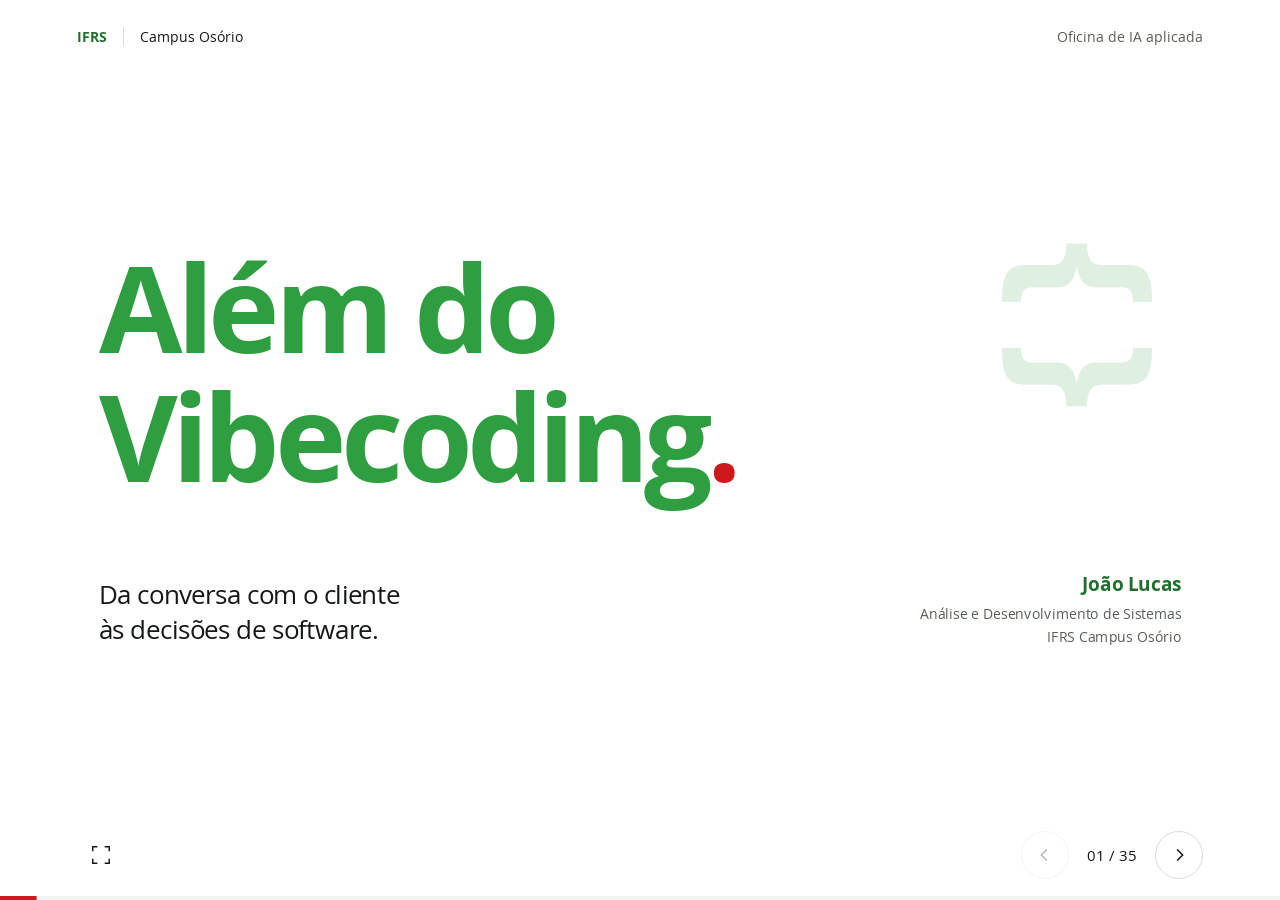
==== index.html @ c74574de "first commit" ====
<!doctype html>
<html lang="pt-BR">
<head>
  <meta charset="utf-8">
  <meta name="viewport" content="width=device-width, initial-scale=1">
  <meta name="theme-color" content="#2f9e41">
  <meta name="color-scheme" content="only light">
  <meta name="description" content="Além do Vibecoding: uma oficina sobre decisões, engenharia de software e desenvolvimento com IA. IFRS Campus Osório.">
  <title>Além do Vibecoding · João Lucas</title>
  <link rel="stylesheet" href="styles.css">
  <script src="slides.js" defer></script>
  <script src="app.js" defer></script>
</head>
<body>
  <a class="skip-link" href="#slide">Ir para o slide</a>
  <header class="masthead">
    <span>IFRS <span class="campus">Campus Osório</span></span>
    <span id="chapter">Oficina de IA aplicada</span>
  </header>
  <main id="slide" class="slide" tabindex="-1" aria-label="Apresentação"></main>
  <footer class="controls">
    <div class="tools">
      <button id="fullscreen" class="quiet" title="Tela cheia (F)" aria-label="Entrar em tela cheia">
        <svg viewBox="0 0 24 24" fill="none" stroke="currentColor" stroke-width="1.6" aria-hidden="true"><path d="M8 3H3v5M16 3h5v5M3 16v5h5M21 16v5h-5"/></svg>
      </button>
      <button id="autoplay" class="quiet" hidden aria-label="Pausar demonstração" aria-pressed="false" title="Pausar demonstração (P)">
        <svg viewBox="0 0 24 24" fill="none" stroke="currentColor" stroke-width="1.6" aria-hidden="true"><path id="autoplay-icon" d="M9 5v14M15 5v14"/></svg>
      </button>
    </div>
    <nav aria-label="Navegação dos slides">
      <button id="previous" aria-label="Voltar" title="Voltar (←)"><svg viewBox="0 0 24 24" fill="none" stroke="currentColor" stroke-width="1.7" aria-hidden="true"><path d="m14 6-6 6 6 6"/></svg></button>
      <span id="counter" aria-label="Slide atual"></span>
      <button id="next" aria-label="Avançar" title="Avançar (→ ou Espaço)"><svg viewBox="0 0 24 24" fill="none" stroke="currentColor" stroke-width="1.7" aria-hidden="true"><path d="m10 6 6 6-6 6"/></svg></button>
    </nav>
  </footer>
  <div class="progress" role="progressbar" aria-label="Progresso da apresentação" aria-valuemin="1"><span></span></div>
  <p id="announcement" class="sr-only" role="status" aria-live="polite"></p>
  <noscript>Ative o JavaScript para navegar na apresentação.</noscript>
</body>
</html>
---- styles.css ----
@font-face{font-family:"Open Sans";src:url("assets/open-sans-regular.ttf") format("truetype");font-weight:400;font-display:swap}
@font-face{font-family:"Open Sans";src:url("assets/open-sans-bold.ttf") format("truetype");font-weight:700 900;font-display:swap}
:root{
  color-scheme:only light;--green-stage:#237a32;--ease-out:cubic-bezier(0.23,1,0.32,1);--feedback-duration:180ms;
  --if-green:#2f9e41;--if-red:#cd191e;--paper:#fff;--ink:#151915;
  --green-ink:#216f2e;--muted:#566056;--line:#d6ded6;--wash:#f0f6f0;
  --gutter:clamp(24px,6vw,104px);--header:82px;--footer:88px;
  font-family:"Open Sans",Arial,sans-serif;color:var(--ink);background:var(--paper);
  font-synthesis:none;
}
*{box-sizing:border-box}
body{margin:0;min-height:100svh}
button,a{-webkit-tap-highlight-color:transparent}
button{font:inherit;cursor:pointer;color:inherit}
a{color:var(--green-ink);text-underline-offset:5px}
button:focus-visible,a:focus-visible,summary:focus-visible{outline:3px solid var(--if-red);outline-offset:5px}
button:disabled{cursor:default;opacity:.3}
button svg{width:22px;height:22px;display:block}
.masthead{height:var(--header);padding:0 var(--gutter);display:flex;align-items:center;justify-content:space-between;font-size:14px;font-weight:700;gap:20px}
.masthead>span:first-child{display:flex;gap:16px;align-items:center}
.campus{font-weight:400;border-left:1px solid var(--line);padding-left:16px}
#chapter{color:var(--muted);font-weight:400;text-align:right}
.slide{min-height:calc(100svh - var(--header) - var(--footer));padding:clamp(22px,4vh,56px) var(--gutter) 40px;display:flex;flex-direction:column;justify-content:center;position:relative;isolation:isolate;outline:none}
h1,h2,h3,p,blockquote,pre{margin:0}
h1,h2,h3{font-weight:700;letter-spacing:-.04em;text-wrap:balance;line-height:1.08}
h1{font-size:clamp(62px,9.8vw,158px);max-width:11ch}
h2{font-size:clamp(42px,5.2vw,82px);max-width:20ch;margin-bottom:40px}
h3{font-size:clamp(24px,2.5vw,38px);letter-spacing:-.035em}
p,li{font-size:clamp(20px,2.05vw,32px);line-height:1.5;max-width:60ch}
.lead{font-size:clamp(24px,2.7vw,42px);line-height:1.4;max-width:40ch;letter-spacing:-.025em}
.small{font-size:clamp(15px,1.15vw,18px);line-height:1.6;color:var(--muted)}
.caption{font-size:clamp(17px,1.45vw,23px);line-height:1.5;color:var(--muted);margin-top:28px;max-width:60ch}
.cover{justify-content:space-between;padding-top:5vh;gap:40px}
.cover h1{color:var(--if-green)}
.cover h1::after{content:".";color:var(--if-red)}
.cover-bottom{display:flex;justify-content:space-between;align-items:flex-end;gap:40px}
.cover-bottom .lead{max-width:24ch;font-size:clamp(22px,2.1vw,34px)}
.byline{text-align:right;min-width:220px}
.byline strong{font-size:20px;display:block;margin-bottom:5px}
.cover-index{position:absolute;top:7vh;right:var(--gutter);color:var(--if-green);font-size:clamp(90px,14vw,210px);font-weight:700;line-height:1;letter-spacing:-.04em;writing-mode:vertical-rl;opacity:.15;z-index:-1}
.split{display:grid;grid-template-columns:minmax(0,1fr) minmax(0,1fr);gap:clamp(30px,5vw,88px);align-items:start}
.split>div,.split>section{min-width:0}
.split h3{margin-bottom:20px}
.split p+p{margin-top:20px}
.split .lead{font-size:clamp(23px,2.6vw,40px)}
.person h2{font-size:clamp(54px,7vw,112px);max-width:10ch}
.person .bio{padding-top:20px}
.links{display:flex;flex-wrap:wrap;gap:20px;margin-top:35px;font-size:20px}
.question h2{font-size:clamp(48px,6.8vw,108px);max-width:18ch}
.question .caption{max-width:48ch}
.tool-names{display:flex;gap:28px;flex-wrap:wrap;margin-top:45px;font-size:clamp(20px,2vw,30px);color:var(--green-ink)}
.statement{background:var(--green-stage);color:var(--paper)}
.statement h2{font-size:clamp(62px,9vw,145px);max-width:15ch;margin-bottom:35px}
.statement .lead{font-size:clamp(23px,2.5vw,38px)}
.statement .caption{color:var(--paper)}
.red-word{color:var(--if-red)}
.definition{border-left:1px solid var(--if-green);padding-left:32px;max-width:48ch}
.contrast{border-top:2px solid var(--line);padding-top:25px}
.contrast.positive{border-top-color:var(--if-green)}
.contrast.negative{border-top-color:var(--if-red)}
.contrast h3{font-size:22px;letter-spacing:0;margin-bottom:24px}
.contrast p{font-size:clamp(23px,2.8vw,42px);letter-spacing:-.035em;line-height:1.35}
.reveal{visibility:hidden}
.reveal.shown{visibility:visible}
.reveal.shown .focus-code{background:var(--wash)}
.rows{display:flex;flex-direction:column;gap:0}
.row{display:grid;grid-template-columns:180px 1fr;gap:30px;padding:19px 0;border-top:1px solid var(--line);align-items:baseline}
.row dt{font-size:20px;font-weight:700;color:var(--green-ink)}
.row dd{margin:0;font-size:clamp(20px,2vw,29px);line-height:1.45}
.flow{display:flex;align-items:stretch;gap:0;margin:20px 0 30px;padding:0;list-style:none}
.flow li{flex:1;min-width:0;position:relative;padding:22px 25px 20px 0;font-size:clamp(20px,2vw,31px);font-weight:700;border-top:4px solid var(--if-green)}
.flow li+li{padding-left:25px}
.flow li+li::before{content:"›";position:absolute;left:-6px;top:21px;color:var(--green-ink);font-weight:400}
.flow small{display:block;font-size:clamp(15px,1.4vw,22px);font-weight:400;margin-top:12px;color:var(--muted);line-height:1.5}
.code{font-family:"DejaVu Sans Mono",Consolas,monospace;background:var(--wash);border-left:1px solid var(--if-green);padding:28px 32px;font-size:clamp(17px,1.6vw,25px);line-height:1.65;tab-size:4;max-width:100%;white-space:pre-wrap;overflow-wrap:anywhere}
.code .kw{color:var(--green-ink);font-weight:700}
.code .comment{color:var(--muted)}
.code .focus-code{background:#d5e9d7;display:inline-block;width:100%}
.code-title{font-size:17px;color:var(--muted);margin-bottom:12px}
.exercise{grid-template-columns:minmax(0,1.35fr) minmax(0,1fr);align-items:center}
.exercise .lead{font-size:clamp(26px,3vw,46px)}
.exercise .caption{font-size:clamp(17px,1.5vw,23px)}
.action{background:var(--green-ink);color:white;border:0;border-radius:4px;padding:13px 22px;min-height:48px;font-size:18px;transition:background-color var(--feedback-duration) ease,border-color var(--feedback-duration) ease}
.action:hover{background:#174f20}
.action.secondary{color:var(--ink);background:var(--wash);border:1px solid var(--line)}
.action.secondary:hover{background:#dcebdc}
.demo-actions{display:flex;gap:14px;flex-wrap:wrap;margin-top:26px}
.memory{margin-top:25px;display:grid;grid-template-columns:minmax(0,1fr) minmax(0,1fr);gap:20px}
.memory>div{border-left:1px solid var(--if-green);padding:10px 0 10px 20px}
.memory span{display:block;font-size:16px;color:var(--muted)}
.memory output{font-size:clamp(20px,2.2vw,34px);font-weight:700}
.memory [data-changed="true"]{border-color:var(--if-red)}
.memory [data-changed="true"] output{color:var(--if-red)}
.demo-result{min-height:4.5em;margin-top:18px;font-size:19px;max-width:60ch;color:var(--green-ink)}
.file-label{font-size:clamp(25px,3vw,45px);font-weight:700;letter-spacing:-.04em;margin-bottom:20px}
.scope-table{width:100%;border-collapse:collapse;margin-top:12px;text-align:left}
.scope-table th,.scope-table td{padding:19px 24px 19px 0;border-bottom:1px solid var(--line);font-size:clamp(17px,1.7vw,26px);vertical-align:top}
.scope-table th{font-weight:700;color:var(--green-ink)}
.scope-table code{font-size:.85em;overflow-wrap:anywhere}
.stack{display:grid;grid-template-columns:repeat(3,minmax(0,1fr));gap:40px}
.stack>div{border-top:4px solid var(--if-green);padding-top:20px}
.stack h3{margin:12px 0 15px}
.stack .small{font-size:18px}
.stack p{font-size:21px}
.list{padding:0;list-style:none;margin:0;max-width:70ch}
.list li{padding:18px 0;border-top:1px solid var(--line)}
.list strong{color:var(--green-ink)}
.translation{display:grid;grid-template-columns:minmax(0,1fr) minmax(0,1.15fr);gap:60px;align-items:start}
.choices{display:flex;flex-direction:column;gap:12px}
.choice{background:transparent;border:1px solid var(--line);border-radius:4px;padding:18px 22px;text-align:left;min-height:64px;font-size:clamp(20px,1.8vw,28px);transition:background-color var(--feedback-duration) ease,border-color var(--feedback-duration) ease}
.choice:hover{background:var(--wash)}
.choice[aria-pressed="true"]{background:var(--wash);border:1px solid var(--if-red);color:var(--if-red)}
.translation-output{padding-top:10px;min-height:280px}
.translation-output h3{font-size:21px;margin-bottom:20px;color:var(--green-ink);letter-spacing:0}
.translation-output p{font-size:clamp(24px,2.8vw,42px);line-height:1.4}
.decision-prompts{display:grid;grid-template-columns:minmax(0,1fr) minmax(0,1fr);gap:30px 60px}
.decision-prompts p{border-top:2px solid var(--if-green);padding-top:20px;font-size:clamp(23px,2.5vw,38px);line-height:1.4}
.decision-prompts small{display:block;font-size:18px;color:var(--muted);margin-top:12px;line-height:1.5}
.controls{min-height:var(--footer);padding:12px var(--gutter) 16px;display:flex;align-items:center;justify-content:space-between;gap:20px}
.controls nav,.tools{display:flex;align-items:center;gap:10px}
.controls button{background:transparent;border:1px solid var(--line);border-radius:50%;width:48px;height:48px;display:grid;place-items:center;transition:background-color var(--feedback-duration) ease,border-color var(--feedback-duration) ease}
.controls button:hover:not(:disabled){background:var(--wash);color:var(--ink)}
.controls .quiet{border:0;border-radius:4px;font-size:16px;min-width:48px;width:auto;padding:0 12px}
.controls nav span{font-size:15px;min-width:66px;text-align:center;font-variant-numeric:tabular-nums}
.progress{position:fixed;bottom:0;height:4px;background:var(--wash);width:100%;z-index:2}
.progress span{height:100%;display:block;background:var(--if-red);width:100%;transform:scaleX(0);transform-origin:left}
.sr-only{position:absolute;width:1px;height:1px;padding:0;margin:-1px;overflow:hidden;clip:rect(0,0,0,0);white-space:nowrap;border:0}
.skip-link{position:fixed;top:10px;left:10px;z-index:10;transform:translateY(-150%);background:white;padding:15px}
.skip-link:focus{transform:translateY(0)}
@media(min-width:1600px){.slide{max-width:1800px;margin:0 auto}}
@media(min-width:651px) and (max-height:800px){:root{
  color-scheme:only light;--green-stage:#237a32;--ease-out:cubic-bezier(0.23,1,0.32,1);--feedback-duration:180ms;--header:60px;--footer:66px}.slide{padding-top:20px;padding-bottom:22px}h2{font-size:clamp(36px,4.4vw,60px);margin-bottom:24px}.code{font-size:clamp(14px,1.3vw,21px);line-height:1.5;padding:20px}.row{padding:13px 0}.row dd{font-size:clamp(20px,1.8vw,27px)}.statement h2{font-size:clamp(54px,8vw,110px);margin-bottom:24px}.statement .lead{font-size:clamp(23px,2.1vw,32px)}.caption{margin-top:20px}.cover{padding-top:25px;gap:25px}.question h2{font-size:clamp(46px,6vw,90px)}.tool-names{margin-top:28px}.flow{margin-top:10px;margin-bottom:20px}.flow li{padding-top:16px;padding-bottom:16px}.flow li+li::before{top:15px}.decision-prompts{gap:22px 50px}.decision-prompts p{font-size:clamp(23px,2.1vw,32px);padding-top:16px}}
@media(max-width:900px){:root{
  color-scheme:only light;--green-stage:#237a32;--ease-out:cubic-bezier(0.23,1,0.32,1);--feedback-duration:180ms;--header:70px;--footer:80px}.masthead{font-size:12px}.split,.translation{gap:30px}.row{grid-template-columns:130px 1fr;gap:20px}h2{margin-bottom:28px}.stack{gap:25px}.code{padding:20px;font-size:16px}.cover-index{font-size:120px}.stack p{font-size:18px}}
@media(max-width:650px){:root{
  color-scheme:only light;--green-stage:#237a32;--ease-out:cubic-bezier(0.23,1,0.32,1);--feedback-duration:180ms;--gutter:24px;--header:72px;--footer:80px}.masthead{gap:12px}.masthead>span:first-child{gap:10px}.campus{padding-left:10px}#chapter{max-width:125px;line-height:1.4}.slide{padding-top:25px;justify-content:center;padding-bottom:30px}h1{font-size:clamp(58px,14vw,91px)}h2{font-size:40px;letter-spacing:-.04em}h3{font-size:26px}p,li{font-size:21px}.lead{font-size:25px}.cover{justify-content:space-between;gap:50px;min-height:calc(100svh - 152px)}.cover-index{display:none}.cover-bottom{display:block}.byline{text-align:left;margin-top:32px}.byline strong{font-size:18px}.cover-bottom .lead{font-size:24px}.split,.exercise,.translation{grid-template-columns:1fr;gap:30px}.person h2{font-size:58px;margin-bottom:0}.person .bio{padding-top:0}.question h2{font-size:46px}.statement h2{font-size:60px}.tool-names{gap:14px;margin-top:24px;font-size:18px}.row{grid-template-columns:1fr;gap:5px;padding:14px 0}.row dt{font-size:17px}.row dd{font-size:21px}.flow{display:block;margin:0}.flow li{padding:16px 0 16px 24px;border-top:0;border-left:3px solid var(--if-green)}.flow li+li{padding:16px 0 16px 24px}.flow li+li::before{display:none}.flow small{font-size:17px;margin-top:4px}.code{font-size:13px;padding:18px 14px;line-height:1.7}.stack{grid-template-columns:1fr;gap:23px}.stack h3{font-size:27px;margin:7px 0}.stack p{font-size:19px}.stack .small{font-size:16px}.scope-table th,.scope-table td{font-size:15px;padding:15px 10px 15px 0}.memory{gap:12px}.memory output{font-size:22px}.decision-prompts{grid-template-columns:1fr;gap:20px}.decision-prompts p{font-size:25px;padding-top:15px}.controls{gap:6px;padding-left:14px;padding-right:14px}.tools,.controls nav{gap:2px}.controls .quiet{padding:0 8px}.controls nav span{min-width:58px;font-size:13px}.controls nav button{width:44px;height:44px}.caption{margin-top:20px}.translation-output{min-height:170px}.translation-output p{font-size:28px}.definition{padding-left:20px}.list li{font-size:21px}}

/* Enquadramento da apresentação: todos os estados cabem na área medida. */
html{width:100%;height:100%;overflow:clip;background:var(--paper)}
:root{--header:clamp(44px,8dvh,78px);--footer:clamp(56px,10dvh,84px)}
body{width:100%;height:100vh;height:100dvh;min-height:0;display:grid;grid-template-rows:var(--header) minmax(0,1fr) var(--footer);overflow:hidden;background:var(--paper);color:var(--ink)}
[hidden]{display:none!important}
::selection{background:var(--green-ink);color:var(--paper)}
.masthead{min-width:0;height:100%}
.slide,.cover{min-width:0;min-height:0;width:100%;height:100%;padding:clamp(12px,3dvh,36px) var(--gutter);display:flex;justify-content:center;align-items:center;overflow:hidden;margin:0;max-width:none}
.slide-content{width:100%;max-width:1560px;min-width:0;flex:0 0 auto;display:flex;flex-direction:column;position:relative;transform-origin:center}
.cover .slide-content{gap:clamp(36px,8dvh,90px)}
.cover-index{top:0;right:0;letter-spacing:-.04em}
body[data-tone="green"]{background:var(--green-stage);color:var(--paper)}
body[data-tone="green"] #chapter,body[data-tone="green"] .caption,body[data-tone="green"] .small{color:var(--paper)}
body[data-tone="green"] .campus{border-color:rgb(255 255 255 / .45)}
body[data-tone="green"] .controls button{border-color:rgb(255 255 255 / .55)}
body[data-tone="green"] .controls button:hover:not(:disabled){background:rgb(255 255 255 / .12);color:var(--paper)}
body[data-tone="green"] :focus-visible{outline-color:var(--paper)}
body[data-tone="green"] .progress{background:rgb(255 255 255 / .16)}
.keyword{color:var(--if-red);font-weight:700}
.controls{min-height:0;height:100%;padding-top:0;padding-bottom:6px}
.controls button:active:not(:disabled){opacity:.65}
.action,.action.secondary{background:var(--wash);color:var(--ink);border:1px solid var(--line);font-weight:700}
.action[aria-pressed="true"]{color:var(--if-red);border-color:var(--if-red);font-weight:700}
.action:hover,.action.secondary:hover{background:var(--wash)}
.action:active,.choice:active{opacity:.75}
.memory>div{border-left:0;border-top:2px solid var(--if-green);padding:18px 0}
.scope-table{table-layout:fixed}
.scope-table th,.scope-table td{overflow-wrap:anywhere}
#requirement-acceptance{min-height:3em}
@media(max-width:650px){
  :root{--gutter:22px;--header:54px;--footer:62px}
  h1{font-size:clamp(50px,13vw,82px)}h2{font-size:35px;margin-bottom:24px}
  .cover .slide-content{gap:36px}.cover-bottom .lead{font-size:22px}.byline{margin-top:24px}
  .split,.exercise,.translation{grid-template-columns:minmax(0,1fr);gap:24px}
  .row{grid-template-columns:minmax(0,1fr);padding:12px 0}.row dt{font-size:16px}.row dd{font-size:19px}
  .stack{grid-template-columns:minmax(0,1fr);gap:20px}
  .decision-prompts{grid-template-columns:minmax(0,1fr);gap:18px}
  .decision-prompts p{font-size:23px;padding-top:12px}.decision-prompts small{font-size:16px}
  .caption{font-size:16px}.code{line-height:1.6}.lead{font-size:23px}
  .scope-table th,.scope-table td{font-size:14px;padding:14px 8px 14px 0}
  .translation-output{min-height:190px}.translation-output p{font-size:26px}
  .translation-output h3{font-size:18px;margin-bottom:14px}
  .choice{min-height:48px;padding:12px 16px;font-size:19px}
  .memory{margin-top:0}.memory>div{padding:12px 0}.demo-result{min-height:4.5em;font-size:17px}
  .action{padding:12px;font-size:16px}.controls button{width:44px;height:44px}
}

/* Movimento: as entradas ficam em app.js (WAAPI); aqui, só mudanças de estado. */
body,.slide{transition:background-color 360ms ease,color 360ms ease}
#chapter,.caption,.small{transition:color 360ms ease}
.progress span{transition:transform 480ms var(--ease-out)}
.controls button{transition:background-color var(--feedback-duration) ease,border-color var(--feedback-duration) ease,transform 140ms var(--ease-out)}
.action,.choice{transition:background-color var(--feedback-duration) ease,border-color var(--feedback-duration) ease,color var(--feedback-duration) ease,transform 140ms var(--ease-out)}
.controls button:active:not(:disabled){transform:scale(.94)}
.action:active,.choice:active{transform:scale(.98)}
.memory>div{transition:border-color 260ms ease}
.memory output{transition:color 260ms ease}
@media(prefers-reduced-motion:reduce){
  .progress span{transition:none}
  .controls button:active:not(:disabled),.action:active,.choice:active{transform:none}
}

/* Verde no texto: títulos no verde oficial (corpo grande), rótulos no verde escuro. */
h2{color:var(--if-green)}
h3,.flow li,.file-label,.byline strong,.memory output,.masthead>span:first-child{color:var(--green-ink)}
.masthead>span:first-child{transition:color 360ms ease}
.campus{color:var(--ink)}
.statement h2,body[data-tone="green"] .masthead>span:first-child,body[data-tone="green"] .campus{color:inherit}
.contrast.negative h3:not(.keyword){color:var(--ink)}

/* Escada de abstração */
.stairs{list-style:none;margin:8px 0 0;padding:0;display:grid;grid-template-columns:repeat(5,minmax(0,1fr));align-items:end;gap:clamp(8px,1vw,16px);--step:clamp(40px,7dvh,78px)}
.stairs li{display:flex;flex-direction:column;gap:6px;padding:16px 16px 0;border-top:4px solid var(--if-green);background:var(--wash);font-size:clamp(17px,1.6vw,26px);line-height:1.25;max-width:none}
.stairs li:nth-child(1){min-height:calc(var(--step)*1.5)}
.stairs li:nth-child(2){min-height:calc(var(--step)*2.3)}
.stairs li:nth-child(3){min-height:calc(var(--step)*3.1)}
.stairs li:nth-child(4){min-height:calc(var(--step)*3.9)}
.stairs li:nth-child(5){min-height:calc(var(--step)*4.7)}
.stairs strong{color:var(--green-ink)}
.stairs small{font-size:clamp(13px,1.1vw,17px);color:var(--muted)}
.stairs .stairs-top{border-top-color:var(--if-red)}
.stairs .stairs-top strong{color:var(--if-red)}

/* Requisitos, skills, formulário e fatos do campus */
.tag-id{display:block;font-family:"DejaVu Sans Mono",Consolas,monospace;font-size:14px;font-weight:400;color:var(--muted);margin-bottom:2px}
.skill-list li{display:flex;flex-direction:column;gap:6px;font-size:clamp(18px,1.6vw,24px);line-height:1.45}
.skill-list code{font-family:"DejaVu Sans Mono",Consolas,monospace;font-weight:700;color:var(--green-ink)}
.tags{list-style:none;margin:0;padding:0;display:flex;flex-wrap:wrap;gap:10px}
.tags li{font-size:clamp(16px,1.45vw,22px);line-height:1.3;padding:8px 14px;border:1px solid var(--line);border-radius:999px;background:var(--wash);max-width:none}
.facts{display:grid;grid-template-columns:repeat(3,minmax(0,1fr));gap:clamp(24px,4vw,64px);margin:clamp(28px,5dvh,56px) 0 0}
.facts div{border-top:2px solid rgb(255 255 255 / .5);padding-top:16px}
.facts dt{font-size:clamp(40px,5vw,76px);font-weight:700;letter-spacing:-.04em;line-height:1}
.facts dd{margin:10px 0 0;font-size:clamp(17px,1.6vw,24px);line-height:1.4}

/* Cenas ilustradas: casa, prédio e condomínio */
.build{display:grid;grid-template-columns:minmax(0,.85fr) minmax(0,1.15fr);gap:clamp(30px,5vw,80px);align-items:center}
.build-steps{list-style:none;margin:0;padding:0}
.build-steps li{display:grid;grid-template-columns:minmax(0,10ch) minmax(0,1fr);gap:20px;padding:12px 0;border-top:1px solid var(--line);font-size:clamp(19px,1.8vw,28px);line-height:1.3;align-items:baseline;max-width:none}
.build-steps span{color:var(--green-ink);font-weight:700}
.towns h3{margin-bottom:10px}
/* Palco 3D: perspectiva no palco, mundo com câmera em --rx/--ry e escala --k (app.js). */
.stage3d{position:relative;width:100%;perspective:1400px;perspective-origin:50% 35%;--rx:-22deg;--ry:-34deg;--k:1}
.stage3d.house{max-height:58dvh}
.stage3d.house[data-stage=""],.stage3d.house[data-stage="planta"]{--rx:-62deg;--ry:-14deg}
.stage3d.house[data-stage="chaves"]{--ry:-46deg}
.towns .stage3d{margin-bottom:18px}
.stage3d .world{position:absolute;left:50%;top:68%;width:0;height:0;transform-style:preserve-3d;transform:scale(var(--k)) rotateX(var(--rx)) rotateY(var(--ry));transition:transform 1.2s cubic-bezier(0.77,0,0.175,1)}
.stage3d.tower3 .world{top:82%}
.stage3d.condo3 .world{top:66%}
.stage3d .at,.stage3d .anim{position:absolute;left:0;top:0;transform-style:preserve-3d}
.stage3d .at{transform:translate3d(var(--x),var(--y),var(--z))}
.stage3d .anim{transform-origin:0 0}
.stage3d [data-part]{visibility:hidden}
.stage3d [data-part].shown{visibility:visible}
.stage3d .box{position:absolute;left:calc(var(--w) / -2);top:calc(var(--h) * -1);width:var(--w);height:var(--h);transform-style:preserve-3d}
.stage3d .face{position:absolute;left:0;top:0;width:var(--w);height:var(--h);background:var(--fc);--fc:var(--cf)}
.stage3d .face.f{transform:translateZ(calc(var(--d) / 2))}
.stage3d .face.k{transform:rotateY(180deg) translateZ(calc(var(--d) / 2));--fc:var(--cs)}
.stage3d .face.l,.stage3d .face.r{width:var(--d);left:calc((var(--w) - var(--d)) / 2);--fc:var(--cs)}
.stage3d .face.l{transform:rotateY(-90deg) translateZ(calc(var(--w) / 2))}
.stage3d .face.r{transform:rotateY(90deg) translateZ(calc(var(--w) / 2))}
.stage3d .face.t{height:var(--d);top:calc((var(--h) - var(--d)) / 2);transform:rotateX(90deg) translateZ(calc(var(--h) / 2));--fc:var(--ct)}
.stage3d .plane{position:absolute;left:0;top:0;display:block;font-style:normal}
.stage3d .ground3{position:absolute;left:0;top:0;transform:rotateX(90deg);background:radial-gradient(closest-side,#e2ebe2,rgb(226 235 226 / 0))}
.stage3d .plan{position:absolute;left:-150px;top:-110px;width:300px;height:250px;overflow:visible;transform-origin:150px 110px;transform:rotateX(90deg)}
.stage3d .plan path{fill:none;stroke:var(--if-green);stroke-width:2.5;stroke-linecap:round}
.stage3d .plan text{fill:var(--green-ink);font:700 13px "Open Sans",Arial,sans-serif;text-anchor:middle}
.stage3d .plan .dim{font-weight:400}
.stage3d .road3 path{stroke:#b9cbb9;stroke-width:10}
.stage3d [data-anim="draw"]{stroke-dasharray:1;stroke-dashoffset:0}
.stage3d .slab3{--cf:#5f685f;--cs:#4b544c;--ct:#778077}
.stage3d .course{--cf:#e9f1e9;--cs:#c9d8c9;--ct:#f5f9f5}
.stage3d .course.alt{--cf:#dfeadf;--cs:#bfcfbf}
.stage3d .floor{--cf:#e9f1e9;--cs:#c9d8c9;--ct:#f5f9f5}
.stage3d .floor .face.f,.stage3d .floor .face.r{background-image:linear-gradient(var(--fc) 0 12px,transparent 12px 32px,var(--fc) 32px),repeating-linear-gradient(90deg,var(--fc) 0 10px,#fff 10px 28px,var(--fc) 28px 37.5px)}
.stage3d .floor.ground-floor .face.f{background-image:none}
.stage3d .roofslab{--cf:#b0161a;--cs:#951216;--ct:var(--if-red)}
.stage3d .pole3{--cf:var(--ink);--cs:var(--ink);--ct:var(--ink)}
.stage3d .roofplane{background:repeating-linear-gradient(#cd191e 0 13px,#b8161b 13px 14px)}
.stage3d .roofplane.green{background:repeating-linear-gradient(#216f2e 0 9px,#1b5c26 9px 10px)}
.stage3d .roofplane.gray{background:repeating-linear-gradient(#5f685f 0 9px,#4f574f 9px 10px)}
.stage3d .roofplane.back{filter:brightness(.8)}
.stage3d .gable{background:#c9d8c9}
.stage3d .win{position:relative;overflow:hidden;background:var(--paper);border:3px solid var(--green-ink);box-sizing:border-box}
.stage3d .win .bars{position:absolute;inset:0;background:linear-gradient(var(--green-ink),var(--green-ink)) center/3px 100% no-repeat,linear-gradient(var(--green-ink),var(--green-ink)) center/100% 3px no-repeat}
.stage3d .light{position:absolute;inset:0;background:#ffd665}
.stage3d .door3{position:relative;overflow:hidden;background:var(--green-ink)}
.stage3d .door3 .leaf{position:absolute;left:0;top:0;bottom:0;width:24%;background:#174f20}
.stage3d .badge{position:absolute;left:-15px;top:-15px;width:30px;height:30px;border-radius:50%;background:var(--if-green);display:grid;place-items:center;transform:rotateY(calc(var(--ry) * -1)) rotateX(calc(var(--rx) * -1));transition:transform 1.2s cubic-bezier(0.77,0,0.175,1)}
.stage3d .badge svg{width:22px;height:22px}
.stage3d .badge path{fill:none;stroke:var(--paper);stroke-width:3;stroke-linecap:round;stroke-linejoin:round}
.stage3d .pennant{position:absolute;left:0;top:-13px;width:74px;height:26px;padding-left:9px;box-sizing:border-box;background:var(--if-green);color:var(--paper);font:700 13px/26px "Open Sans",Arial,sans-serif;font-style:normal;clip-path:polygon(0 0,100% 0,86% 50%,100% 100%,0 100%)}
@media(prefers-reduced-motion:reduce){.stage3d .world,.stage3d .badge{transition:none}}

@media(max-width:650px){
  .stairs{grid-template-columns:minmax(0,1fr);gap:6px}
  .stairs li{min-height:0!important;padding:10px 14px;border-top:0;border-left:4px solid var(--if-green)}
  .stairs .stairs-top{border-left-color:var(--if-red)}
  .facts{grid-template-columns:minmax(0,1fr);gap:14px;margin-top:24px}.facts dt{font-size:38px}
  .build{grid-template-columns:minmax(0,1fr);gap:16px}
  .build-steps li{padding:8px 0;font-size:18px}
}

/* Janela do apresentador (?presenter): não é projetada. */
.presenter-view body{display:grid;grid-template-rows:auto minmax(0,1fr);height:100dvh;overflow:hidden;background:var(--paper)}
.pv-head{display:flex;align-items:center;gap:24px;padding:14px 32px;border-bottom:1px solid var(--line);font-size:16px}
#pv-counter{font-weight:700;font-variant-numeric:tabular-nums}
#pv-chapter{color:var(--muted);flex:1}
.pv-timer{font-size:28px;font-weight:700;font-variant-numeric:tabular-nums;background:none;border:1px solid var(--line);border-radius:4px;padding:8px 14px;min-height:48px}
.pv-main{display:grid;grid-template-columns:minmax(0,1fr) minmax(260px,340px);min-height:0}
.pv-notes{padding:28px 40px;overflow:auto}
.pv-notes h1{font-size:clamp(28px,3vw,44px);color:var(--if-green);max-width:none;margin-bottom:12px}
.pv-step{font-size:16px;color:var(--muted);margin:0 0 16px}
.pv-speech{font-size:clamp(20px,1.9vw,28px);line-height:1.55;max-width:62ch}
.pv-cue{font-style:normal;font-weight:700;color:var(--if-red)}
.pv-cue::before{content:"["}.pv-cue::after{content:"]"}
.pv-check{margin-top:28px;padding-top:16px;border-top:1px solid var(--line);font-size:16px;line-height:1.55;color:var(--muted);max-width:70ch}
.pv-side{border-left:1px solid var(--line);padding:28px;display:flex;flex-direction:column;gap:14px;background:var(--wash);min-height:0;overflow:auto}
.pv-label{font-size:14px;font-weight:700;color:var(--green-ink);text-transform:uppercase;letter-spacing:.06em}
.pv-next{font-size:20px;line-height:1.45;margin:0}
.pv-status{font-size:15px;line-height:1.5;color:var(--if-red);margin:0}
.pv-nav{display:flex;gap:10px;margin-top:auto}
.pv-nav button{flex:1;min-height:56px;border:1px solid var(--line);background:var(--paper);border-radius:4px;font-size:18px;font-weight:700}
.pv-nav button:hover:not(:disabled){border-color:var(--green-ink)}
@media(max-width:760px){.pv-main{grid-template-columns:minmax(0,1fr);grid-template-rows:minmax(0,1fr) auto}.pv-side{border-left:0;border-top:1px solid var(--line)}.pv-notes{padding:20px}}
.build-steps li{grid-template-columns:minmax(0,11ch) minmax(0,1fr)}
.row:has(.tag-id){align-items:center}
@media(min-width:651px){.stack:has(> :nth-child(4)){grid-template-columns:repeat(4,minmax(0,1fr));gap:32px}}
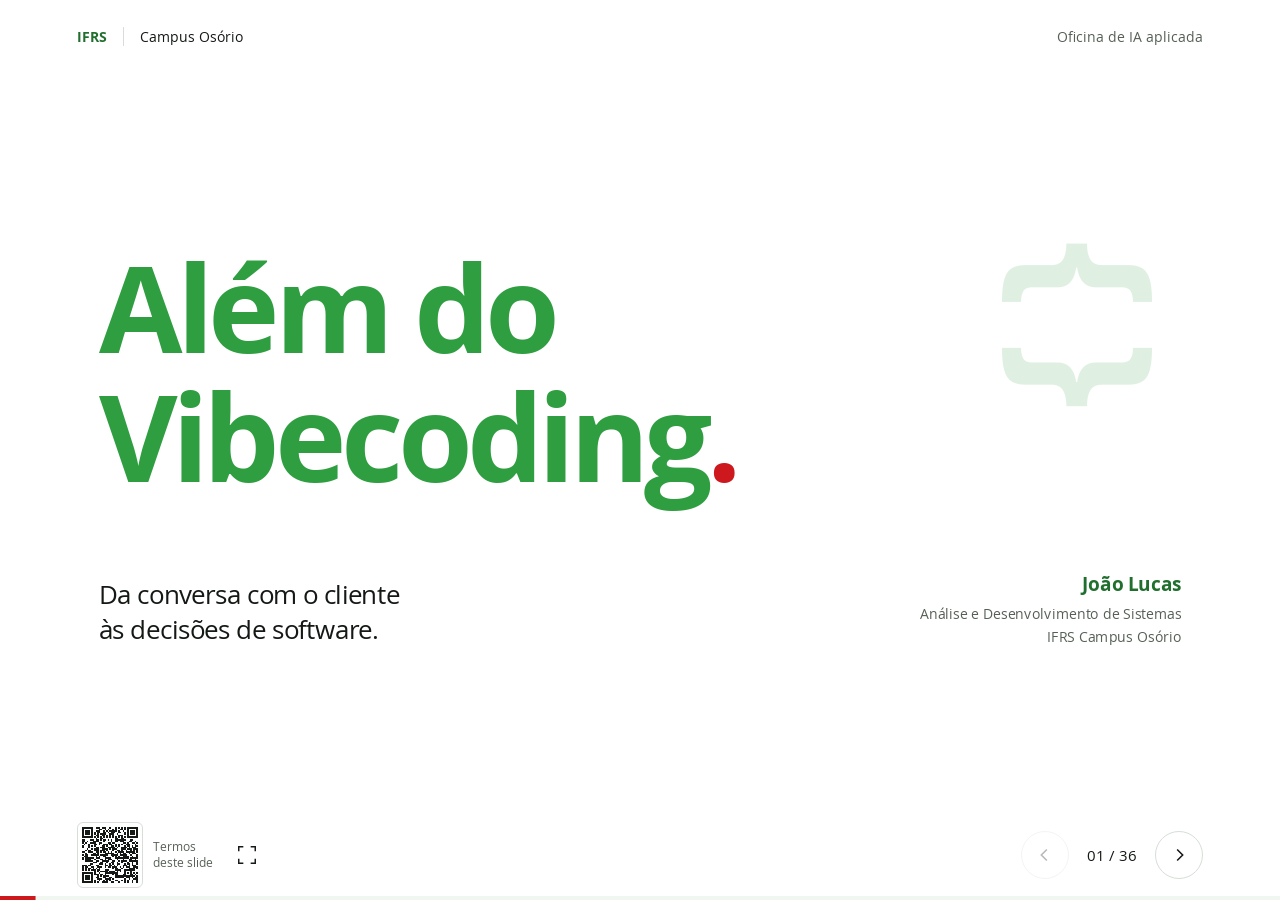
==== commit 4a7a83d5: "adiciona dicionario" ====
--- a/index.html
+++ b/index.html
@@ -8,6 +8,7 @@
   <meta name="description" content="Além do Vibecoding: uma oficina sobre decisões, engenharia de software e desenvolvimento com IA. IFRS Campus Osório.">
   <title>Além do Vibecoding · João Lucas</title>
   <link rel="stylesheet" href="styles.css">
+  <script src="assets/qrcode.js" defer></script>
   <script src="slides.js" defer></script>
   <script src="app.js" defer></script>
 </head>
@@ -20,6 +21,7 @@
   <main id="slide" class="slide" tabindex="-1" aria-label="Apresentação"></main>
   <footer class="controls">
     <div class="tools">
+      <a id="slide-qr" class="slide-qr" target="_blank" rel="noopener noreferrer" aria-label="Abrir os termos deste slide no dicionário" hidden><span class="qr"></span><span class="slide-qr-label">Termos<br>deste slide</span></a>
       <button id="fullscreen" class="quiet" title="Tela cheia (F)" aria-label="Entrar em tela cheia">
         <svg viewBox="0 0 24 24" fill="none" stroke="currentColor" stroke-width="1.6" aria-hidden="true"><path d="M8 3H3v5M16 3h5v5M3 16v5h5M21 16v5h-5"/></svg>
       </button>
--- a/styles.css
+++ b/styles.css
@@ -323,3 +323,27 @@
 .build-steps li{grid-template-columns:minmax(0,11ch) minmax(0,1fr)}
 .row:has(.tag-id){align-items:center}
 @media(min-width:651px){.stack:has(> :nth-child(4)){grid-template-columns:repeat(4,minmax(0,1fr));gap:32px}}
+
+/* QR codes: slide do dicionário, canto de cada slide e perfis */
+.qr{display:inline-block;background:#fff;padding:8px;line-height:0;border-radius:6px;box-sizing:border-box}
+.qr svg{display:block;width:100%;height:auto}
+.qr path{fill:#151915}
+.slide-qr{display:flex;align-items:center;gap:10px;color:var(--muted);text-decoration:none;font-size:12px;line-height:1.3;min-height:44px}
+.slide-qr .qr{width:calc(var(--footer) - 18px);height:calc(var(--footer) - 18px);min-width:44px;min-height:44px;padding:4px;border:1px solid var(--line)}
+body[data-tone="green"] .slide-qr{color:var(--paper)}
+body[data-tone="green"] .slide-qr .qr{border-color:transparent}
+.qr-slide{align-items:center}
+.qr-big{display:flex;flex-direction:column;align-items:center;gap:16px}
+.qr-large{width:min(46dvh,440px);padding:16px;border:1px solid var(--line)}
+.qr-url{font-size:clamp(15px,1.3vw,20px);color:var(--muted);text-align:center;overflow-wrap:anywhere;max-width:none}
+.person-grid{align-items:center}
+.avatar{display:block;width:clamp(88px,9vw,136px);height:auto;aspect-ratio:1;border-radius:50%;object-fit:cover;margin-bottom:22px;border:3px solid var(--if-green)}
+.profiles{display:flex;flex-direction:column;gap:20px}
+.profile{display:flex;align-items:center;gap:24px;padding:16px;border:1px solid var(--line);border-radius:8px;color:var(--ink);text-decoration:none;transition:border-color var(--feedback-duration) ease}
+.profile:hover{border-color:var(--green-ink)}
+.profile .qr{flex:0 0 auto;width:clamp(110px,11vw,168px);padding:6px}
+.profile-text{display:flex;flex-direction:column;align-items:flex-start;gap:6px;min-width:0}
+.profile-logo{width:34px;height:34px}
+.profile strong{font-size:clamp(22px,2vw,32px);letter-spacing:-.02em}
+.profile-text span{font-size:clamp(14px,1.25vw,19px);color:var(--muted);overflow-wrap:anywhere}
+@media(max-width:650px){.slide-qr-label{display:none}.profile{gap:16px;padding:12px}.profile .qr{width:96px}}
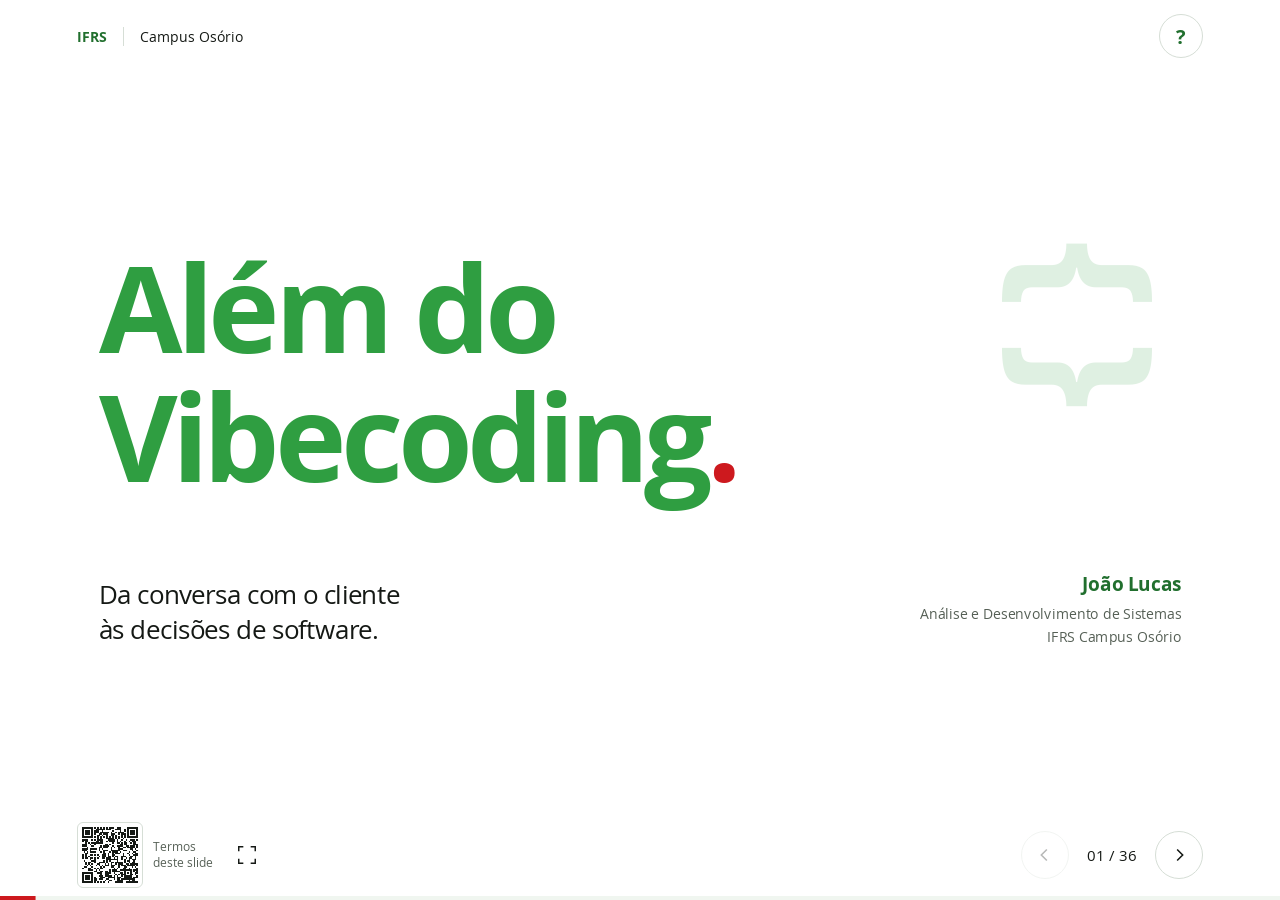
==== commit 4304458f: "adiciona ao vivo: perguntas livres e sobre termos; dicionario agora acompanha o slide atual" ====
--- a/index.html
+++ b/index.html
@@ -16,7 +16,10 @@
   <a class="skip-link" href="#slide">Ir para o slide</a>
   <header class="masthead">
     <span>IFRS <span class="campus">Campus Osório</span></span>
-    <span id="chapter">Oficina de IA aplicada</span>
+    <button id="questions" class="questions-button" type="button" aria-haspopup="dialog" aria-label="Perguntas" title="Perguntas (Q)">
+      <span aria-hidden="true">?</span>
+      <span id="questions-badge" class="questions-badge" hidden>0</span>
+    </button>
   </header>
   <main id="slide" class="slide" tabindex="-1" aria-label="Apresentação"></main>
   <footer class="controls">
@@ -37,6 +40,20 @@
   </footer>
   <div class="progress" role="progressbar" aria-label="Progresso da apresentação" aria-valuemin="1"><span></span></div>
   <p id="announcement" class="sr-only" role="status" aria-live="polite"></p>
+  <dialog id="questions-dialog" class="q-dialog" aria-labelledby="questions-title">
+    <div class="q-head">
+      <h2 id="questions-title">Perguntas</h2>
+      <form method="dialog"><button class="q-close">Fechar</button></form>
+    </div>
+    <ol id="questions-list" class="q-list"></ol>
+  </dialog>
+  <dialog id="question-detail" class="q-dialog q-detail" aria-labelledby="question-detail-name">
+    <p id="question-detail-name" class="q-detail-name"></p>
+    <p id="question-detail-term" class="q-term"></p>
+    <p id="question-detail-text" class="q-detail-text"></p>
+    <form method="dialog"><button class="q-close">Fechar</button></form>
+  </dialog>
+  <div id="question-toast" class="q-toast-box" aria-live="polite"></div>
   <noscript>Ative o JavaScript para navegar na apresentação.</noscript>
 </body>
 </html>
--- a/styles.css
+++ b/styles.css
@@ -347,3 +347,44 @@
 .profile strong{font-size:clamp(22px,2vw,32px);letter-spacing:-.02em}
 .profile-text span{font-size:clamp(14px,1.25vw,19px);color:var(--muted);overflow-wrap:anywhere}
 @media(max-width:650px){.slide-qr-label{display:none}.profile{gap:16px;padding:12px}.profile .qr{width:96px}}
+
+/* Perguntas no projetor: botão "?" com contador, lista, pergunta aberta e card de chegada */
+.questions-button{position:relative;display:grid;place-items:center;width:44px;height:44px;flex:none;border:1px solid var(--line);border-radius:50%;background:transparent;font-size:20px;font-weight:700;color:var(--green-ink);transition:background-color var(--feedback-duration) ease,border-color var(--feedback-duration) ease,transform 140ms var(--ease-out)}
+.questions-button:active{transform:scale(.94)}
+@media(hover:hover) and (pointer:fine){.questions-button:hover{background:var(--wash)}}
+body[data-tone="green"] .questions-button{color:var(--paper);border-color:rgb(255 255 255 / .55)}
+@media(hover:hover) and (pointer:fine){body[data-tone="green"] .questions-button:hover{background:rgb(255 255 255 / .12)}}
+.questions-badge{position:absolute;top:-6px;right:-8px;min-width:22px;height:22px;padding:0 6px;border-radius:11px;background:var(--if-red);color:var(--paper);font-size:13px;font-weight:700;line-height:22px;text-align:center;font-variant-numeric:tabular-nums;box-shadow:0 0 0 2px var(--paper)}
+body[data-tone="green"] .questions-badge{box-shadow:0 0 0 2px var(--green-stage)}
+
+.q-dialog{width:min(920px,calc(100vw - 48px));max-height:calc(100dvh - 64px);padding:32px 36px;border:0;border-radius:12px;background:var(--paper);color:var(--ink);overflow:auto}
+.q-dialog::backdrop{background:rgb(21 25 21 / .5)}
+.q-dialog[open]{animation:q-in 220ms var(--ease-out)}
+@keyframes q-in{from{opacity:0;translate:0 12px}}
+.q-head{display:flex;align-items:center;justify-content:space-between;gap:20px;margin-bottom:16px}
+.q-head h2{margin:0;font-size:clamp(30px,3vw,44px);color:var(--if-green)}
+.q-close{min-height:48px;padding:0 20px;border:1px solid var(--line);border-radius:4px;background:var(--wash);font-size:17px;font-weight:700}
+.q-list{list-style:none;margin:0;padding:0}
+.q-list li+li{margin-top:10px}
+.q-item{display:flex;flex-direction:column;align-items:flex-start;gap:6px;width:100%;padding:16px 20px;border:1px solid var(--line);border-left:4px solid var(--line);border-radius:6px;background:var(--paper);text-align:left;transition:background-color var(--feedback-duration) ease,border-color var(--feedback-duration) ease}
+.q-item.unread{background:#fdf1f1;border-color:#f1c7c8;border-left-color:var(--if-red)}
+.q-item.unread .q-name::after{content:"nova";margin-left:10px;padding:2px 8px;border-radius:10px;background:var(--if-red);color:var(--paper);font-size:12px;vertical-align:2px}
+@media(hover:hover) and (pointer:fine){.q-item:hover{border-color:var(--green-ink)}}
+.q-name{font-size:17px;font-weight:700;color:var(--green-ink)}
+.q-item:not(.unread) .q-name{color:var(--muted)}
+.q-term{display:inline-block;padding:2px 10px;border-radius:12px;background:var(--wash);color:var(--green-ink);font-size:14px;font-weight:700}
+.q-text{display:-webkit-box;-webkit-box-orient:vertical;-webkit-line-clamp:2;overflow:hidden;font-size:clamp(19px,1.7vw,24px);line-height:1.4;overflow-wrap:anywhere}
+.q-item:not(.unread) .q-text{color:var(--muted)}
+.q-empty{padding:24px 0;font-size:20px;color:var(--muted)}
+/* Pergunta aberta: nome, termo e "Fechar" ficam fixos; só o texto rola. */
+.q-detail{display:flex;flex-direction:column;align-items:flex-start;gap:14px;overflow:hidden}
+.q-detail:not([open]){display:none}
+.q-detail-name{margin:0;font-size:clamp(20px,1.8vw,26px);font-weight:700;color:var(--green-ink)}
+.q-detail-text{flex:1 1 auto;min-height:0;width:100%;margin:0;max-width:none;overflow:auto;font-size:clamp(28px,3.2vw,46px);line-height:1.3;letter-spacing:-.02em;overflow-wrap:anywhere;white-space:pre-wrap}
+.q-detail-text.long{font-size:clamp(20px,1.8vw,26px);line-height:1.5;letter-spacing:0;padding-right:8px}
+.q-detail form{align-self:flex-end;margin-top:8px}
+
+.q-toast-box{position:fixed;left:0;right:0;bottom:calc(var(--footer) + 12px);z-index:5;display:flex;justify-content:center;padding:0 24px;pointer-events:none}
+.q-toast{display:flex;flex-direction:column;align-items:flex-start;gap:6px;width:min(560px,100%);padding:16px 20px;border-radius:10px;background:var(--paper);color:var(--ink);border:1px solid var(--line);box-shadow:0 12px 32px rgb(21 25 21 / .18)}
+.q-toast .q-text{font-size:20px}
+@media(prefers-reduced-motion:reduce){.q-dialog[open]{animation:none}.questions-button:active{transform:none}}
